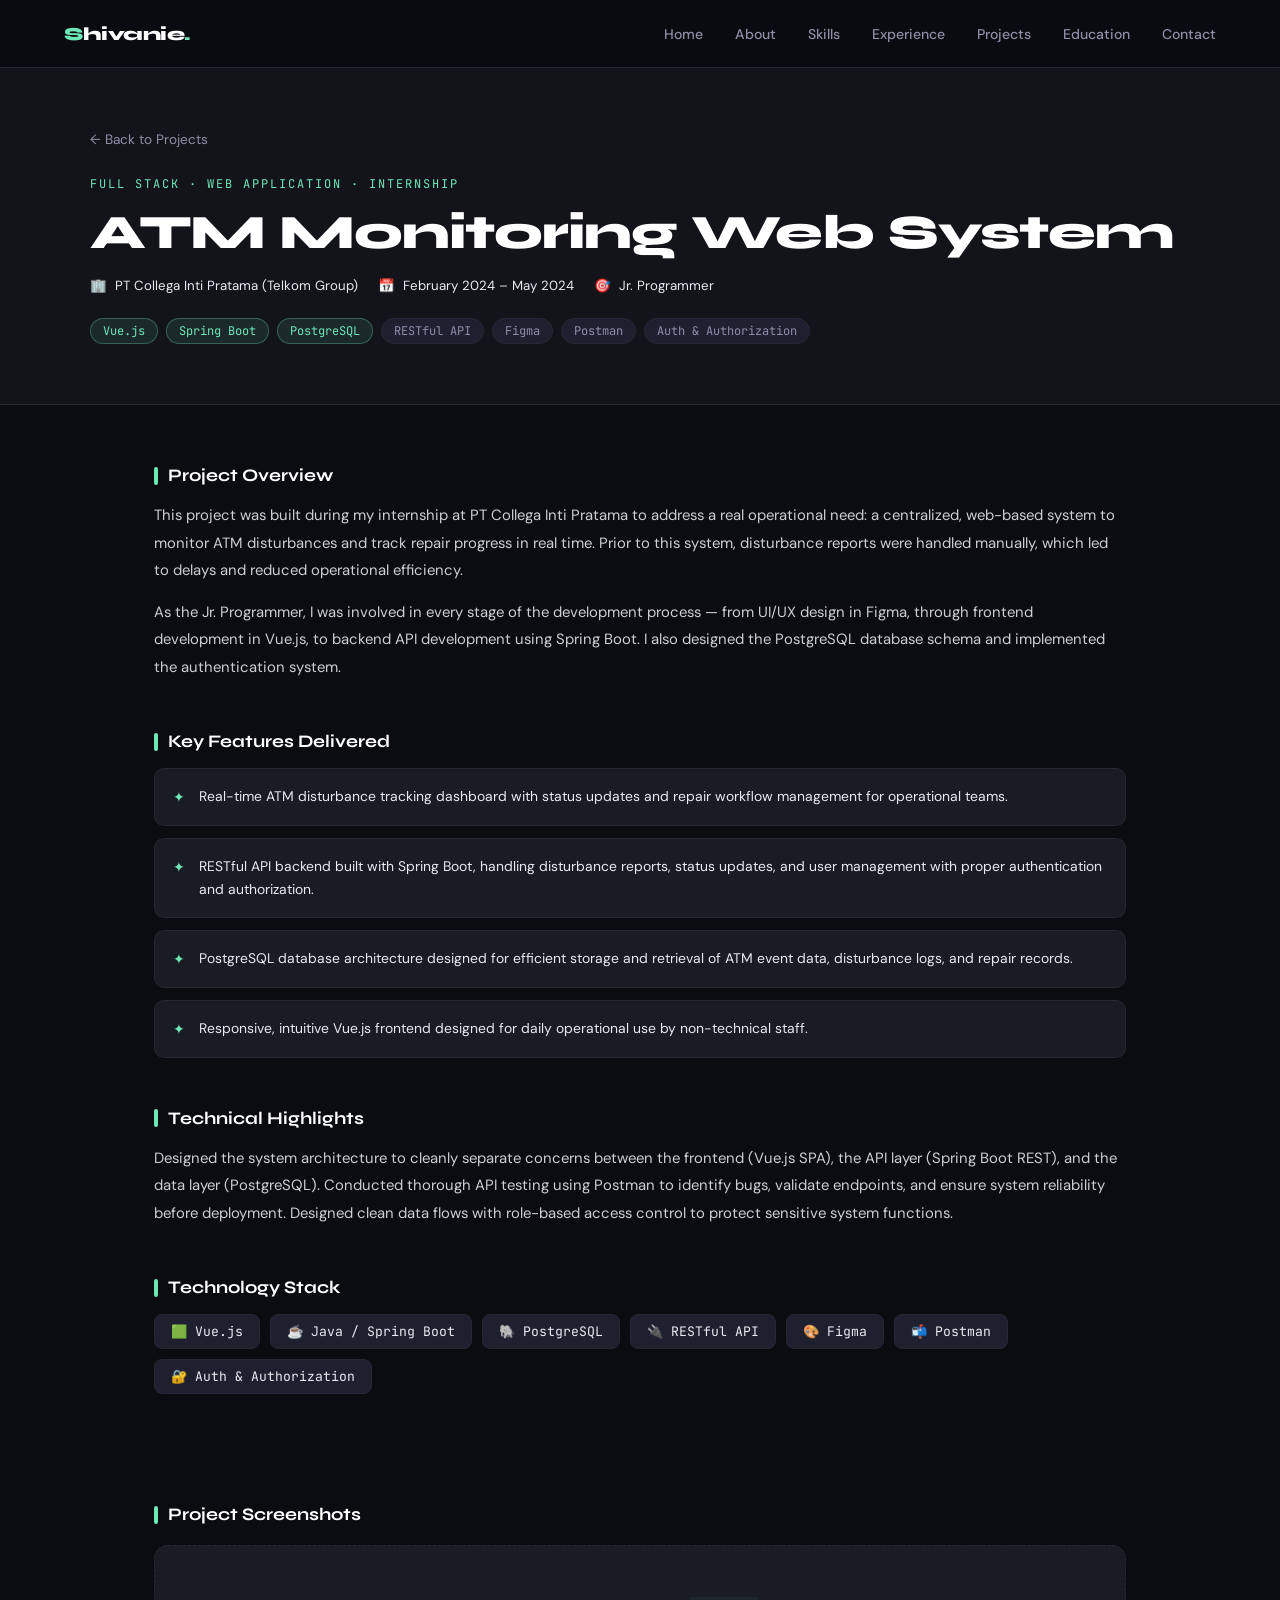
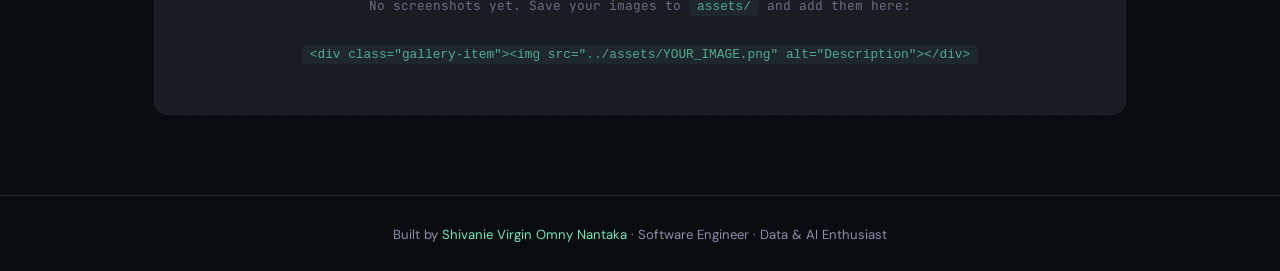
==== projects/atm-monitoring.html @ e86dea52 "My New Portfolio" ====
<!DOCTYPE html>
<html lang="en">
<head>
  <meta charset="UTF-8" />
  <meta name="viewport" content="width=device-width, initial-scale=1.0" />
  <title>ATM Monitoring Web System — Shivanie Portfolio</title>
  <link rel="preconnect" href="https://fonts.googleapis.com">
  <link href="https://fonts.googleapis.com/css2?family=Syne:wght@400;600;700;800&family=DM+Sans:wght@300;400;500&family=JetBrains+Mono:wght@400;500&display=swap" rel="stylesheet">
  <link rel="stylesheet" href="../css/style.css">
</head>
<body>

<!-- NAV -->
<nav>
  <a class="nav-logo" href="../index.html">
    <span>S</span>hivanie<span>.</span>
  </a>
  <ul class="nav-links">
    <li><a href="../index.html">Home</a></li>
    <li><a href="../index.html#about">About</a></li>
    <li><a href="../index.html#skills">Skills</a></li>
    <li><a href="../index.html#experience">Experience</a></li>
    <li><a href="../index.html#projects">Projects</a></li>
    <li><a href="../index.html#education">Education</a></li>
    <li><a href="../index.html#contact">Contact</a></li>
  </ul>
</nav>

<!-- PROJECT DETAIL -->
<div class="detail-page">

  <div class="detail-hero">
    <div class="detail-inner">
      <a class="back-btn" href="../index.html#projects">← Back to Projects</a>
      <div class="detail-type">Full Stack · Web Application · Internship</div>
      <h1 class="detail-title">ATM Monitoring Web System</h1>
      <div class="detail-meta">
        <div class="detail-meta-item">🏢 <span>PT Collega Inti Pratama (Telkom Group)</span></div>
        <div class="detail-meta-item">📅 <span>February 2024 – May 2024</span></div>
        <div class="detail-meta-item">🎯 <span>Jr. Programmer</span></div>
      </div>
      <div class="detail-tags">
        <span class="tag accent">Vue.js</span>
        <span class="tag accent">Spring Boot</span>
        <span class="tag accent">PostgreSQL</span>
        <span class="tag">RESTful API</span>
        <span class="tag">Figma</span>
        <span class="tag">Postman</span>
        <span class="tag">Auth & Authorization</span>
      </div>
    </div>
  </div>

  <div class="detail-body">
    <div class="detail-section">
      <h3>Project Overview</h3>
      <p>This project was built during my internship at PT Collega Inti Pratama to address a real operational need: a centralized, web-based system to monitor ATM disturbances and track repair progress in real time. Prior to this system, disturbance reports were handled manually, which led to delays and reduced operational efficiency.</p>
      <p>As the Jr. Programmer, I was involved in every stage of the development process — from UI/UX design in Figma, through frontend development in Vue.js, to backend API development using Spring Boot. I also designed the PostgreSQL database schema and implemented the authentication system.</p>
    </div>
    <div class="detail-section">
      <h3>Key Features Delivered</h3>
      <ul class="achievement-list">
        <li>Real-time ATM disturbance tracking dashboard with status updates and repair workflow management for operational teams.</li>
        <li>RESTful API backend built with Spring Boot, handling disturbance reports, status updates, and user management with proper authentication and authorization.</li>
        <li>PostgreSQL database architecture designed for efficient storage and retrieval of ATM event data, disturbance logs, and repair records.</li>
        <li>Responsive, intuitive Vue.js frontend designed for daily operational use by non-technical staff.</li>
      </ul>
    </div>
    <div class="detail-section">
      <h3>Technical Highlights</h3>
      <p>Designed the system architecture to cleanly separate concerns between the frontend (Vue.js SPA), the API layer (Spring Boot REST), and the data layer (PostgreSQL). Conducted thorough API testing using Postman to identify bugs, validate endpoints, and ensure system reliability before deployment. Designed clean data flows with role-based access control to protect sensitive system functions.</p>
    </div>
    <div class="detail-section">
      <h3>Technology Stack</h3>
      <div class="tech-stack">
        <span class="tech-chip">🟩 Vue.js</span>
        <span class="tech-chip">☕ Java / Spring Boot</span>
        <span class="tech-chip">🐘 PostgreSQL</span>
        <span class="tech-chip">🔌 RESTful API</span>
        <span class="tech-chip">🎨 Figma</span>
        <span class="tech-chip">📬 Postman</span>
        <span class="tech-chip">🔐 Auth & Authorization</span>
      </div>
    </div>
  </div>

</div><!-- end .detail-page -->

<!-- ===== PHOTO GALLERY =====
     To add screenshots: save your images in the assets/ folder,
     then copy a gallery-item block and update the src and alt.
     Example: <div class="gallery-item"><img src="../assets/atm-monitoring-1.png" alt="Dashboard view"></div>
     You can add as many gallery-item blocks as you want.
================================================== -->
<div class="photo-gallery">
  <h3 class="photo-gallery-title">Project Screenshots</h3>
  <div class="gallery-grid">

    <!-- ADD YOUR IMAGES BELOW — one <div class="gallery-item"> per image -->
    <!-- Example (remove this comment and uncomment the lines below):
    <div class="gallery-item"><img src="../assets/atm-monitoring-1.png" alt="Monitoring dashboard"></div>
    <div class="gallery-item"><img src="../assets/atm-monitoring-2.png" alt="Disturbance report form"></div>
    <div class="gallery-item"><img src="../assets/atm-monitoring-3.png" alt="Repair workflow"></div>
    -->

    <div class="gallery-empty">
      <p>
        No screenshots yet. Save your images to <code>assets/</code> and add them here:<br><br>
        <code>&lt;div class="gallery-item"&gt;&lt;img src="../assets/YOUR_IMAGE.png" alt="Description"&gt;&lt;/div&gt;</code>
      </p>
    </div>

  </div>
</div>

<footer>
  Built by <span>Shivanie Virgin Omny Nantaka</span> · Software Engineer · Data & AI Enthusiast
</footer>

</body>
</html>
---- css/style.css ----
:root {
  --bg: #0b0c10;
  --surface: #13141a;
  --card: #1a1c24;
  --border: #252733;
  --accent: #6ee7b7;
  --accent2: #38bdf8;
  --accent3: #a78bfa;
  --text: #e8eaf0;
  --muted: #8b8fa8;
  --heading: #ffffff;
  --tag-bg: #1e2030;
  --radius: 14px;
  --nav-h: 68px;
}

* { margin: 0; padding: 0; box-sizing: border-box; }

html { scroll-behavior: smooth; }

body {
  font-family: 'DM Sans', sans-serif;
  background: var(--bg);
  color: var(--text);
  min-height: 100vh;
  overflow-x: hidden;
}

/* ========== NAV ========== */
nav {
  position: fixed; top: 0; left: 0; right: 0;
  height: var(--nav-h);
  background: rgba(11,12,16,.88);
  backdrop-filter: blur(18px);
  border-bottom: 1px solid var(--border);
  display: flex; align-items: center;
  padding: 0 5%;
  z-index: 1000;
  justify-content: space-between;
}
.nav-logo {
  font-family: 'Syne', sans-serif;
  font-weight: 800;
  font-size: 1.15rem;
  color: var(--heading);
  cursor: pointer;
  letter-spacing: -.5px;
  text-decoration: none;
}
.nav-logo span { color: var(--accent); }
.nav-links {
  display: flex; gap: 32px; list-style: none;
}
.nav-links a {
  color: var(--muted);
  text-decoration: none;
  font-size: .88rem;
  font-weight: 500;
  transition: color .2s;
  cursor: pointer;
}
.nav-links a:hover { color: var(--accent); }

/* ========== PAGES ========== */
.page { display: none; padding-top: var(--nav-h); min-height: 100vh; }
.page.active { display: block; }

/* ========== HERO ========== */
.hero {
  min-height: calc(100vh - var(--nav-h));
  display: flex; align-items: center;
  padding: 80px 5%;
  position: relative;
  overflow: hidden;
}
.hero::before {
  content: '';
  position: absolute; top: -200px; right: -200px;
  width: 600px; height: 600px;
  border-radius: 50%;
  background: radial-gradient(circle, rgba(110,231,183,.07) 0%, transparent 70%);
  pointer-events: none;
}
.hero::after {
  content: '';
  position: absolute; bottom: -100px; left: 10%;
  width: 400px; height: 400px;
  border-radius: 50%;
  background: radial-gradient(circle, rgba(56,189,248,.05) 0%, transparent 70%);
  pointer-events: none;
}
.hero-inner {
  display: flex;
  gap: 80px;
  align-items: center;
  max-width: 1100px;
  width: 100%;
  margin: 0 auto;
}
.hero-content { flex: 1; }
.hero-badge {
  display: inline-flex; align-items: center; gap: 8px;
  background: rgba(110,231,183,.1);
  border: 1px solid rgba(110,231,183,.25);
  border-radius: 100px;
  padding: 6px 16px;
  font-size: .78rem;
  font-family: 'JetBrains Mono', monospace;
  color: var(--accent);
  margin-bottom: 24px;
  letter-spacing: .5px;
}
.hero-badge::before { content: '⬢'; font-size: .7rem; }
.hero h1 {
  font-family: 'Syne', sans-serif;
  font-size: clamp(2.2rem, 5vw, 3.8rem);
  font-weight: 800;
  color: var(--heading);
  line-height: 1.1;
  margin-bottom: 16px;
  letter-spacing: -1.5px;
}
.hero h1 span { color: var(--accent); }
.hero-subtitle {
  font-size: 1.05rem;
  color: var(--muted);
  margin-bottom: 12px;
  font-family: 'JetBrains Mono', monospace;
  font-size: .9rem;
}
.hero-subtitle span { color: var(--accent2); }
.hero-desc {
  font-size: .98rem;
  line-height: 1.8;
  color: var(--text);
  max-width: 560px;
  margin-bottom: 36px;
  opacity: .85;
}
.hero-ctas { display: flex; gap: 14px; flex-wrap: wrap; }
.btn-primary {
  background: var(--accent);
  color: #0b0c10;
  border: none;
  padding: 12px 28px;
  border-radius: 8px;
  font-weight: 600;
  font-size: .9rem;
  cursor: pointer;
  transition: all .2s;
  font-family: 'DM Sans', sans-serif;
}
.btn-primary:hover { background: #4dd9a1; transform: translateY(-2px); }
.btn-outline {
  background: transparent;
  color: var(--text);
  border: 1px solid var(--border);
  padding: 12px 28px;
  border-radius: 8px;
  font-weight: 500;
  font-size: .9rem;
  cursor: pointer;
  transition: all .2s;
  font-family: 'DM Sans', sans-serif;
}
.btn-outline:hover { border-color: var(--accent); color: var(--accent); transform: translateY(-2px); }

/* Photo circle */
.hero-photo {
  width: 240px; height: 240px;
  border-radius: 50%;
  border: 3px solid var(--border);
  background: var(--card);
  display: flex; align-items: center; justify-content: center;
  flex-shrink: 0;
  position: relative;
  overflow: hidden;
}
.hero-photo::before {
  content: '';
  position: absolute; inset: -3px;
  border-radius: 50%;
  background: conic-gradient(var(--accent), var(--accent2), var(--accent3), var(--accent));
  z-index: -1;
  animation: spin 6s linear infinite;
}
@keyframes spin { to { transform: rotate(360deg); } }
.hero-photo .photo-inner {
  width: 234px; height: 234px;
  border-radius: 50%;
  background: var(--card);
  display: flex; align-items: center; justify-content: center;
  flex-direction: column; gap: 8px;
  position: relative; z-index: 1;
}
.hero-photo .photo-inner svg { opacity: .3; }
.hero-photo .photo-label {
  font-size: .7rem;
  color: var(--muted);
  font-family: 'JetBrains Mono', monospace;
}
.hero-photo img {
  width: 100%; height: 100%;
  object-fit: cover;
  border-radius: 50%;
}

/* Quick stats */
.hero-stats {
  display: flex; gap: 32px; margin-top: 40px; flex-wrap: wrap;
}
.stat-item { text-align: center; }
.stat-num {
  font-family: 'Syne', sans-serif;
  font-size: 1.6rem; font-weight: 800;
  color: var(--accent);
}
.stat-label { font-size: .75rem; color: var(--muted); margin-top: 2px; }

/* ========== SECTION COMMONS ========== */
.section {
  padding: 80px 5%;
  max-width: 1100px;
  margin: 0 auto;
}
.section-tag {
  font-family: 'JetBrains Mono', monospace;
  font-size: .75rem;
  color: var(--accent);
  letter-spacing: 2px;
  text-transform: uppercase;
  margin-bottom: 10px;
  display: flex; align-items: center; gap: 10px;
}
.section-tag::after {
  content: '';
  flex: 1; max-width: 60px;
  height: 1px;
  background: var(--accent);
  opacity: .4;
}
.section-title {
  font-family: 'Syne', sans-serif;
  font-size: clamp(1.6rem, 3vw, 2.4rem);
  font-weight: 800;
  color: var(--heading);
  letter-spacing: -1px;
  margin-bottom: 48px;
}

/* ========== SKILLS ========== */
.skills-grid {
  display: grid;
  grid-template-columns: repeat(auto-fit, minmax(280px, 1fr));
  gap: 20px;
}
.skill-card {
  background: var(--card);
  border: 1px solid var(--border);
  border-radius: var(--radius);
  padding: 24px;
  transition: border-color .2s, transform .2s;
}
.skill-card:hover { border-color: var(--accent); transform: translateY(-3px); }
.skill-card-title {
  font-family: 'Syne', sans-serif;
  font-weight: 700;
  font-size: .9rem;
  color: var(--heading);
  margin-bottom: 14px;
  display: flex; align-items: center; gap: 10px;
}
.skill-icon { font-size: 1.2rem; }
.skill-tags { display: flex; flex-wrap: wrap; gap: 7px; }
.tag {
  background: var(--tag-bg);
  border: 1px solid var(--border);
  color: var(--muted);
  font-size: .75rem;
  padding: 4px 12px;
  border-radius: 100px;
  font-family: 'JetBrains Mono', monospace;
  transition: all .15s;
}
.tag:hover { border-color: var(--accent); color: var(--accent); }
.tag.accent { background: rgba(110,231,183,.1); border-color: rgba(110,231,183,.3); color: var(--accent); }

/* ========== EXPERIENCE ========== */
.timeline { position: relative; }
.timeline::before {
  content: '';
  position: absolute; left: 18px; top: 0; bottom: 0;
  width: 2px;
  background: linear-gradient(to bottom, var(--accent), var(--accent2), transparent);
  opacity: .3;
}
.timeline-item {
  display: flex; gap: 32px;
  padding: 0 0 40px 0;
}
.timeline-dot {
  width: 38px; height: 38px;
  border-radius: 50%;
  background: var(--card);
  border: 2px solid var(--accent);
  flex-shrink: 0;
  display: flex; align-items: center; justify-content: center;
  font-size: .9rem;
  position: relative; z-index: 1;
}
.timeline-content {
  background: var(--card);
  border: 1px solid var(--border);
  border-radius: var(--radius);
  padding: 24px;
  flex: 1;
  transition: border-color .2s;
}
.timeline-content:hover { border-color: var(--accent); }
.timeline-header {
  display: flex; justify-content: space-between;
  align-items: flex-start; gap: 12px; flex-wrap: wrap;
  margin-bottom: 8px;
}
.timeline-role {
  font-family: 'Syne', sans-serif;
  font-weight: 700; font-size: 1rem;
  color: var(--heading);
}
.timeline-date {
  font-family: 'JetBrains Mono', monospace;
  font-size: .75rem; color: var(--accent);
  background: rgba(110,231,183,.08);
  padding: 4px 12px; border-radius: 100px;
  white-space: nowrap;
}
.timeline-company {
  font-size: .85rem; color: var(--accent2);
  margin-bottom: 12px; font-weight: 500;
}
.timeline-desc {
  font-size: .87rem; line-height: 1.75;
  color: var(--muted); margin-bottom: 14px;
}
.timeline-bullets { list-style: none; }
.timeline-bullets li {
  font-size: .84rem; color: var(--text);
  padding: 4px 0 4px 18px;
  position: relative; opacity: .85;
  line-height: 1.6;
}
.timeline-bullets li::before {
  content: '▸';
  position: absolute; left: 0;
  color: var(--accent);
}

/* ========== PROJECTS ========== */
.projects-grid {
  display: grid;
  grid-template-columns: repeat(auto-fill, minmax(320px, 1fr));
  gap: 24px;
}
.project-card {
  background: var(--card);
  border: 1px solid var(--border);
  border-radius: var(--radius);
  overflow: hidden;
  cursor: pointer;
  transition: transform .25s, border-color .25s, box-shadow .25s;
}
.project-card:hover {
  transform: translateY(-6px);
  border-color: var(--accent);
  box-shadow: 0 12px 40px rgba(110,231,183,.1);
}
.project-banner {
  height: 160px;
  display: flex; align-items: center; justify-content: center;
  font-size: 3rem;
  position: relative;
  overflow: hidden;
}
.project-banner::after {
  content: '';
  position: absolute; inset: 0;
  background: linear-gradient(to bottom, transparent 40%, var(--card));
}
.project-body { padding: 20px; }
.project-type {
  font-family: 'JetBrains Mono', monospace;
  font-size: .7rem; color: var(--accent);
  text-transform: uppercase; letter-spacing: 1.5px;
  margin-bottom: 8px;
}
.project-title {
  font-family: 'Syne', sans-serif;
  font-weight: 700; font-size: 1.1rem;
  color: var(--heading); margin-bottom: 10px;
}
.project-desc {
  font-size: .84rem; color: var(--muted);
  line-height: 1.65; margin-bottom: 16px;
}
.project-tags { display: flex; flex-wrap: wrap; gap: 6px; margin-bottom: 16px; }
.project-footer {
  display: flex; align-items: center;
  justify-content: space-between;
  border-top: 1px solid var(--border);
  padding-top: 14px;
}
.project-date {
  font-size: .75rem; color: var(--muted);
  font-family: 'JetBrains Mono', monospace;
}
.project-arrow {
  width: 32px; height: 32px;
  background: rgba(110,231,183,.1);
  border-radius: 8px;
  display: flex; align-items: center; justify-content: center;
  color: var(--accent); font-size: 1rem;
  transition: background .2s;
}
.project-card:hover .project-arrow { background: var(--accent); color: #0b0c10; }

/* ========== ABOUT ========== */
.about-grid {
  display: grid;
  grid-template-columns: 1.2fr 1fr;
  gap: 60px; align-items: start;
}
.about-text p {
  font-size: .95rem; line-height: 1.85;
  color: var(--text); margin-bottom: 18px; opacity: .9;
}
.about-photo-wrap {
  display: flex; flex-direction: column; gap: 20px;
}
.about-photo {
  width: 100%; aspect-ratio: 1;
  border-radius: var(--radius);
  background: var(--card);
  border: 1px solid var(--border);
  display: flex; align-items: center; justify-content: center;
  flex-direction: column; gap: 10px;
  overflow: hidden;
}
.about-photo-label {
  font-size: .72rem; color: var(--muted);
  font-family: 'JetBrains Mono', monospace;
}
.info-cards { display: grid; grid-template-columns: 1fr 1fr; gap: 12px; }
.info-card {
  background: var(--card);
  border: 1px solid var(--border);
  border-radius: 10px;
  padding: 16px;
}
.info-card-label { font-size: .72rem; color: var(--muted); margin-bottom: 4px; }
.info-card-value { font-size: .85rem; color: var(--heading); font-weight: 500; }

/* ========== EDUCATION & CERTS ========== */
.edu-grid { display: grid; grid-template-columns: 1fr 1fr; gap: 24px; }
.edu-card {
  background: var(--card);
  border: 1px solid var(--border);
  border-radius: var(--radius);
  padding: 28px;
  transition: border-color .2s;
}
.edu-card:hover { border-color: var(--accent2); }
.edu-icon { font-size: 2rem; margin-bottom: 16px; }
.edu-degree {
  font-family: 'Syne', sans-serif;
  font-weight: 700; font-size: 1.1rem;
  color: var(--heading); margin-bottom: 6px;
}
.edu-school { font-size: .88rem; color: var(--accent2); margin-bottom: 8px; }
.edu-meta { font-size: .8rem; color: var(--muted); font-family: 'JetBrains Mono', monospace; }
.gpa-badge {
  display: inline-block;
  margin-top: 10px;
  background: rgba(56,189,248,.1);
  border: 1px solid rgba(56,189,248,.25);
  color: var(--accent2);
  font-size: .8rem;
  padding: 4px 14px;
  border-radius: 100px;
  font-family: 'JetBrains Mono', monospace;
}

/* ========== CONTACT ========== */
.contact-grid {
  display: grid; grid-template-columns: 1fr 1fr; gap: 60px;
}
.contact-info { display: flex; flex-direction: column; gap: 20px; }
.contact-item {
  display: flex; align-items: center; gap: 16px;
  background: var(--card);
  border: 1px solid var(--border);
  border-radius: var(--radius);
  padding: 18px 22px;
  transition: border-color .2s;
}
.contact-item:hover { border-color: var(--accent); }
.contact-icon {
  width: 42px; height: 42px;
  background: rgba(110,231,183,.08);
  border-radius: 10px;
  display: flex; align-items: center; justify-content: center;
  font-size: 1.1rem; flex-shrink: 0;
}
.contact-label { font-size: .75rem; color: var(--muted); margin-bottom: 3px; }
.contact-value { font-size: .9rem; color: var(--heading); font-weight: 500; }
.contact-side p {
  font-size: .95rem; line-height: 1.8; color: var(--muted);
  margin-bottom: 28px;
}
.strength-list { display: flex; flex-wrap: wrap; gap: 10px; }
.strength-chip {
  background: rgba(167,139,250,.08);
  border: 1px solid rgba(167,139,250,.2);
  color: var(--accent3);
  padding: 7px 16px; border-radius: 100px;
  font-size: .8rem;
}

/* ========== PROJECT DETAIL PAGE ========== */
.detail-page { padding-top: var(--nav-h); min-height: 100vh; }
.detail-hero {
  background: var(--surface);
  border-bottom: 1px solid var(--border);
  padding: 60px 5%;
}
.detail-inner { max-width: 1100px; margin: 0 auto; }
.back-btn {
  display: inline-flex; align-items: center; gap: 8px;
  color: var(--muted); font-size: .85rem;
  cursor: pointer; margin-bottom: 28px;
  transition: color .2s;
  background: none; border: none;
  font-family: 'DM Sans', sans-serif;
  text-decoration: none;
}
.back-btn:hover { color: var(--accent); }
.detail-type {
  font-family: 'JetBrains Mono', monospace;
  font-size: .75rem; color: var(--accent);
  text-transform: uppercase; letter-spacing: 2px;
  margin-bottom: 12px;
}
.detail-title {
  font-family: 'Syne', sans-serif;
  font-size: clamp(1.8rem, 4vw, 3rem);
  font-weight: 800; color: var(--heading);
  letter-spacing: -1px; margin-bottom: 16px;
}
.detail-meta {
  display: flex; gap: 20px; flex-wrap: wrap;
  margin-bottom: 24px;
}
.detail-meta-item {
  display: flex; align-items: center; gap: 8px;
  font-size: .83rem; color: var(--muted);
}
.detail-meta-item span { color: var(--text); }
.detail-tags { display: flex; flex-wrap: wrap; gap: 8px; }
.detail-body {
  max-width: 1100px; margin: 0 auto;
  padding: 60px 5%;
}
.detail-section { margin-bottom: 50px; }
.detail-section h3 {
  font-family: 'Syne', sans-serif;
  font-weight: 700; font-size: 1.1rem;
  color: var(--heading); margin-bottom: 16px;
  display: flex; align-items: center; gap: 10px;
}
.detail-section h3::before {
  content: '';
  width: 4px; height: 18px;
  background: var(--accent); border-radius: 2px;
}
.detail-section p {
  font-size: .93rem; line-height: 1.85;
  color: var(--text); opacity: .88; margin-bottom: 14px;
}
.achievement-list { list-style: none; display: flex; flex-direction: column; gap: 12px; }
.achievement-list li {
  display: flex; gap: 14px; align-items: flex-start;
  background: var(--card);
  border: 1px solid var(--border);
  border-radius: 10px;
  padding: 16px 18px;
  font-size: .87rem; line-height: 1.65; color: var(--text);
}
.achievement-list li::before {
  content: '✦';
  color: var(--accent); flex-shrink: 0;
  margin-top: 1px;
}
.metric-grid {
  display: grid; grid-template-columns: repeat(auto-fit, minmax(150px, 1fr));
  gap: 16px; margin-top: 20px;
}
.metric-card {
  background: var(--card);
  border: 1px solid var(--border);
  border-radius: 12px; padding: 20px;
  text-align: center;
}
.metric-num {
  font-family: 'Syne', sans-serif;
  font-size: 1.8rem; font-weight: 800;
  color: var(--accent); margin-bottom: 6px;
}
.metric-label { font-size: .78rem; color: var(--muted); }
.tech-stack {
  display: flex; flex-wrap: wrap; gap: 10px;
}
.tech-chip {
  background: var(--tag-bg);
  border: 1px solid var(--border);
  color: var(--text);
  padding: 8px 16px; border-radius: 8px;
  font-size: .82rem;
  font-family: 'JetBrains Mono', monospace;
  display: flex; align-items: center; gap: 6px;
}

/* ========== PHOTO GALLERY (project pages) ========== */
.photo-gallery {
  max-width: 1100px;
  margin: 0 auto;
  padding: 0 5% 80px;
}
.photo-gallery-title {
  font-family: 'Syne', sans-serif;
  font-weight: 700; font-size: 1.1rem;
  color: var(--heading); margin-bottom: 20px;
  display: flex; align-items: center; gap: 10px;
}
.photo-gallery-title::before {
  content: '';
  width: 4px; height: 18px;
  background: var(--accent); border-radius: 2px;
  flex-shrink: 0;
}
.gallery-grid {
  display: grid;
  grid-template-columns: repeat(auto-fill, minmax(300px, 1fr));
  gap: 16px;
}
.gallery-item {
  border-radius: var(--radius);
  overflow: hidden;
  border: 1px solid var(--border);
  background: var(--card);
  aspect-ratio: 16 / 10;
  transition: border-color .2s, transform .2s;
}
.gallery-item:hover {
  border-color: var(--accent);
  transform: translateY(-3px);
}
.gallery-item img {
  width: 100%;
  height: 100%;
  object-fit: cover;
  display: block;
  transition: transform .3s;
}
.gallery-item img:hover { transform: scale(1.04); }
.gallery-empty {
  grid-column: 1 / -1;
  background: var(--card);
  border: 1px dashed var(--border);
  border-radius: var(--radius);
  padding: 48px 32px;
  text-align: center;
  color: var(--muted);
}
.gallery-empty p {
  font-family: 'JetBrains Mono', monospace;
  font-size: .8rem;
  line-height: 1.8;
  opacity: .7;
}
.gallery-empty code {
  color: var(--accent);
  background: rgba(110,231,183,.08);
  padding: 2px 8px;
  border-radius: 4px;
}

/* ========== FOOTER ========== */
footer {
  border-top: 1px solid var(--border);
  padding: 30px 5%;
  text-align: center;
  font-size: .82rem; color: var(--muted);
}
footer span { color: var(--accent); }

/* ========== RESPONSIVE ========== */
@media (max-width: 768px) {
  .hero-inner { flex-direction: column-reverse; gap: 40px; }
  .hero-photo { width: 160px; height: 160px; }
  .hero-photo .photo-inner { width: 154px; height: 154px; }
  .about-grid { grid-template-columns: 1fr; }
  .edu-grid { grid-template-columns: 1fr; }
  .contact-grid { grid-template-columns: 1fr; }
  .nav-links { display: none; }
  .hero-stats { gap: 20px; }
  .projects-grid { grid-template-columns: 1fr; }
  .gallery-grid { grid-template-columns: 1fr; }
}

/* ========== ANIMATIONS ========== */
@keyframes fadeUp {
  from { opacity: 0; transform: translateY(24px); }
  to { opacity: 1; transform: translateY(0); }
}
.page.active .hero-content,
.page.active .hero-photo { animation: fadeUp .6s ease both; }
.page.active .hero-photo { animation-delay: .15s; }

.section-divider {
  height: 1px;
  background: linear-gradient(to right, transparent, var(--border), transparent);
  margin: 0 5%;
}
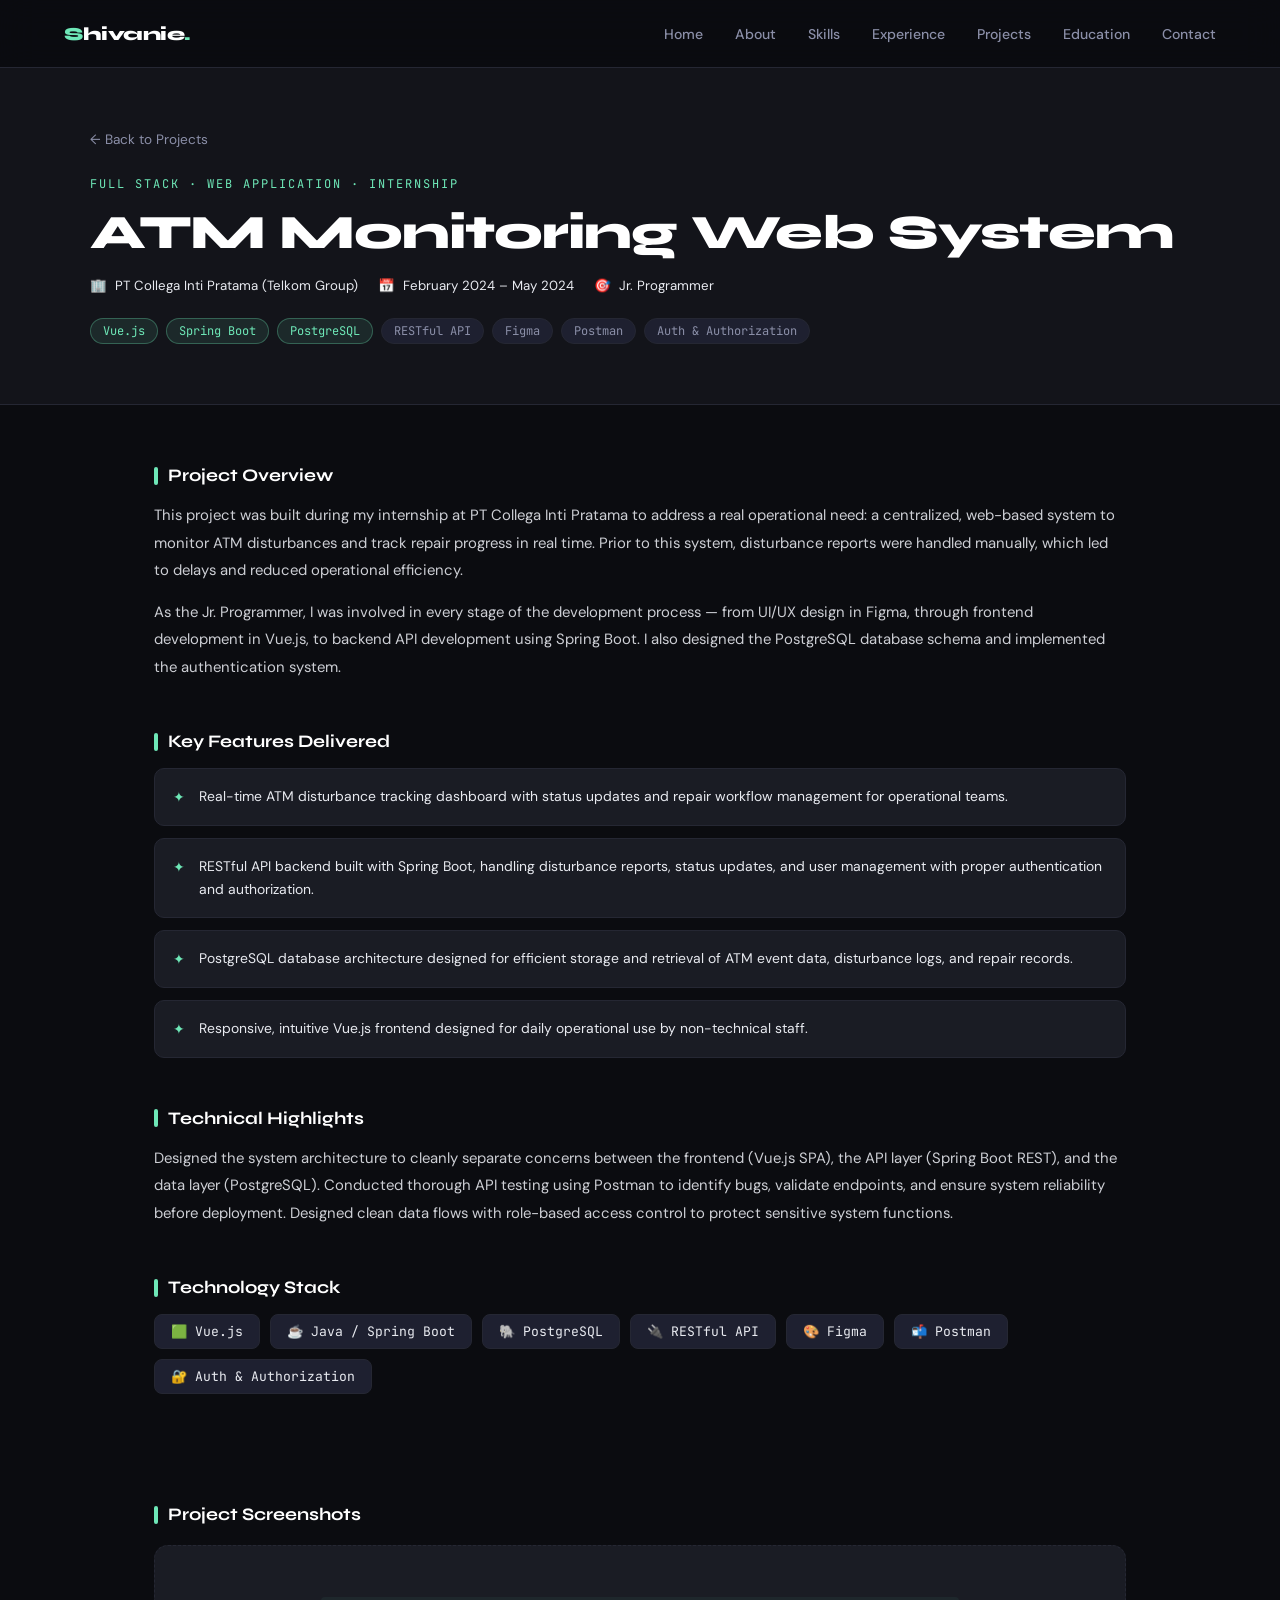
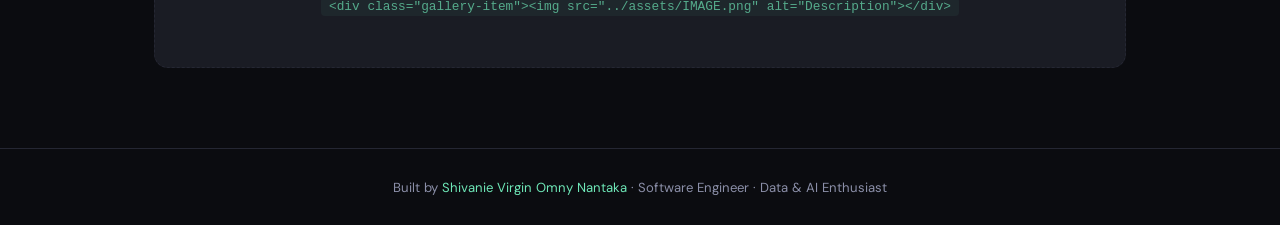
==== commit 209d8e39: "update the picture" ====
--- a/projects/atm-monitoring.html
+++ b/projects/atm-monitoring.html
@@ -105,8 +105,7 @@
 
     <div class="gallery-empty">
       <p>
-        No screenshots yet. Save your images to <code>assets/</code> and add them here:<br><br>
-        <code>&lt;div class="gallery-item"&gt;&lt;img src="../assets/YOUR_IMAGE.png" alt="Description"&gt;&lt;/div&gt;</code>
+        <code>&lt;div class="gallery-item"&gt;&lt;img src="../assets/IMAGE.png" alt="Description"&gt;&lt;/div&gt;</code>
       </p>
     </div>
 
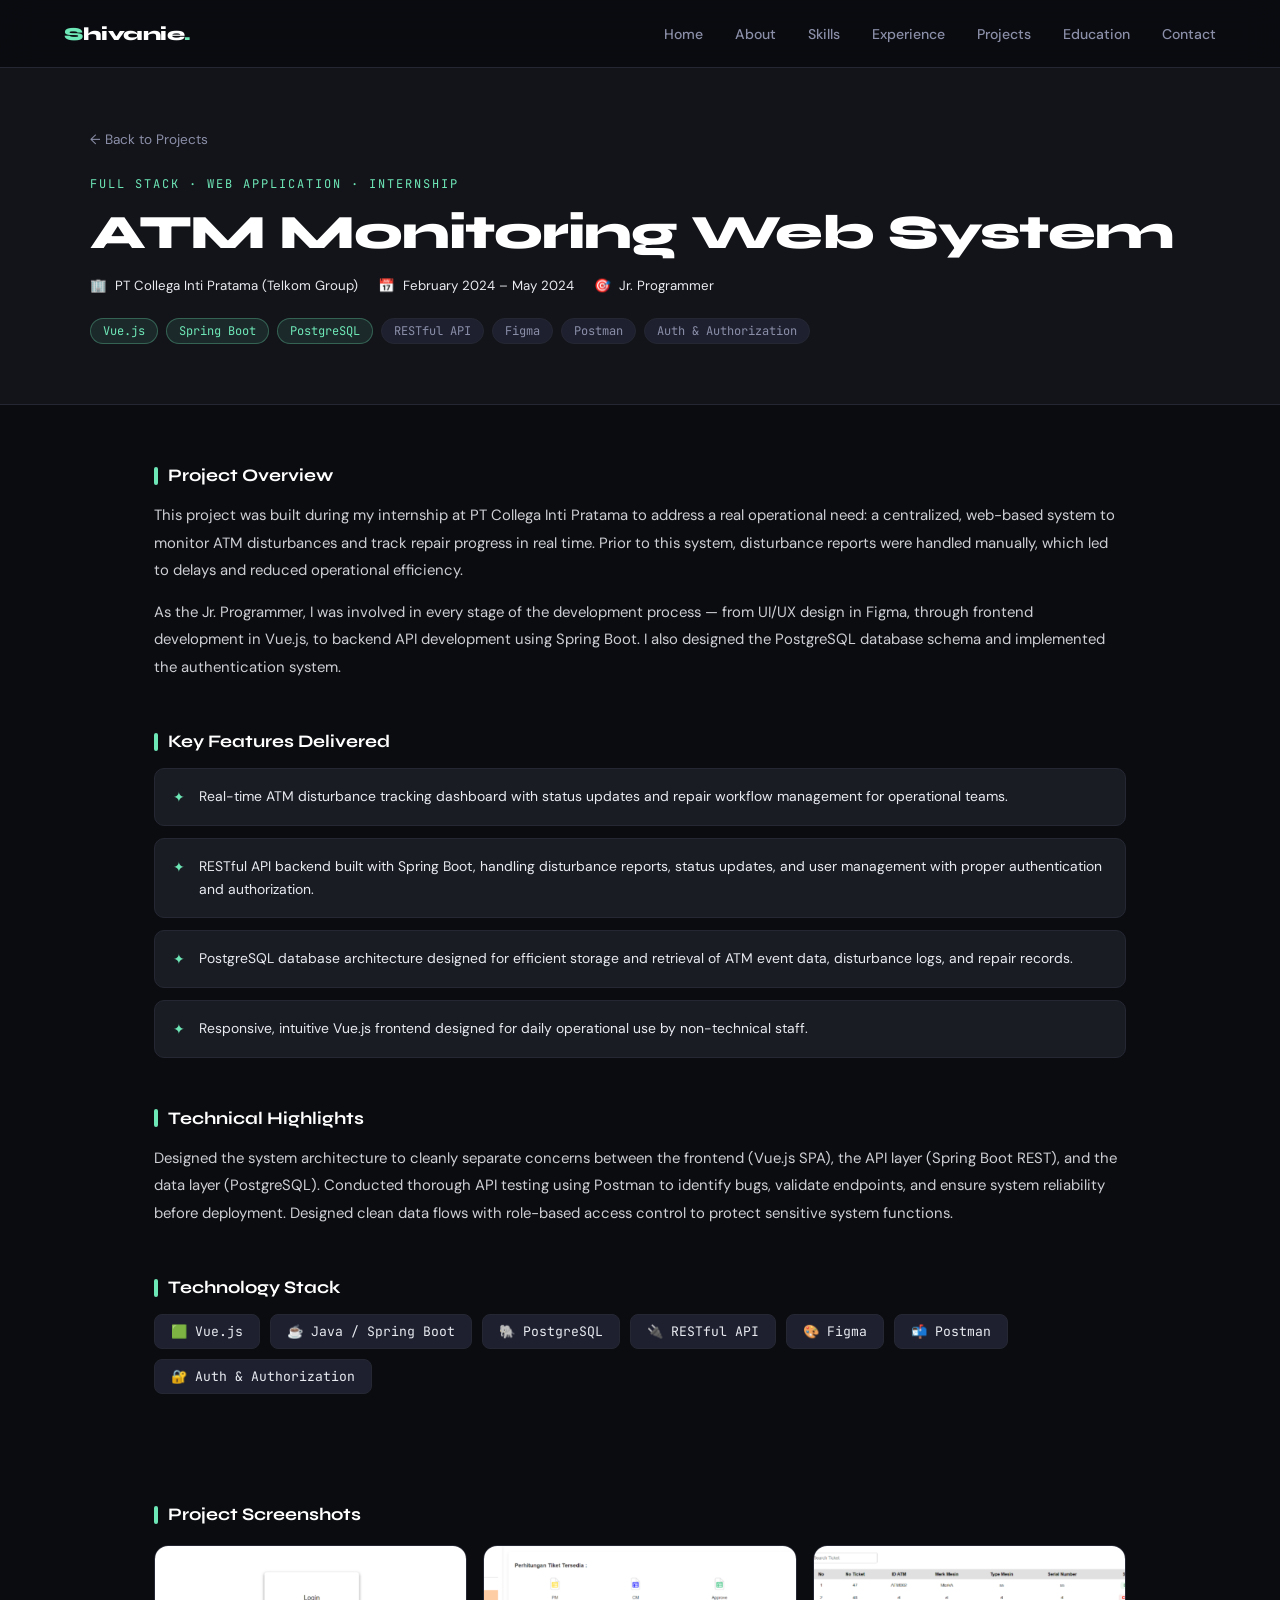
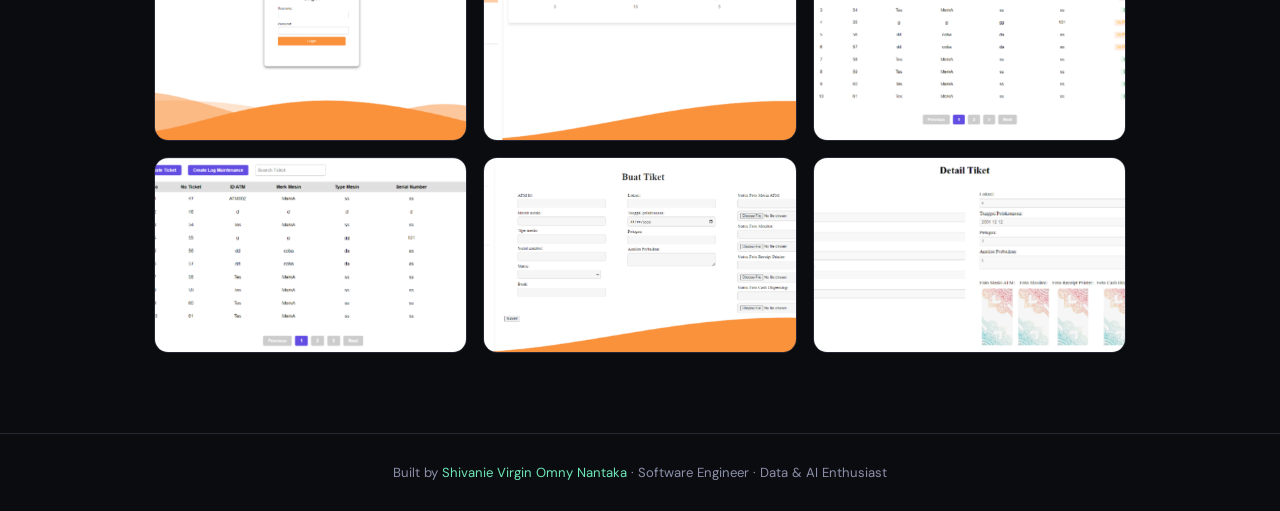
==== commit e89cfedd: "update portfolio" ====
--- a/projects/atm-monitoring.html
+++ b/projects/atm-monitoring.html
@@ -103,12 +103,12 @@
     <div class="gallery-item"><img src="../assets/atm-monitoring-3.png" alt="Repair workflow"></div>
     -->
 
-    <div class="gallery-empty">
-      <p>
-        <code>&lt;div class="gallery-item"&gt;&lt;img src="../assets/IMAGE.png" alt="Description"&gt;&lt;/div&gt;</code>
-      </p>
-    </div>
-
+    <div class="gallery-item"><img src="../assets/emon.png" alt="ATM Dashboard"></div>
+    <div class="gallery-item"><img src="../assets/emon1.png" alt="ATM Dashboard"></div>
+    <div class="gallery-item"><img src="../assets/emon2.png" alt="ATM Dashboard"></div>
+    <div class="gallery-item"><img src="../assets/emon3.png" alt="ATM Dashboard"></div>
+    <div class="gallery-item"><img src="../assets/emon4.png" alt="ATM Dashboard"></div>
+    <div class="gallery-item"><img src="../assets/emon5.png" alt="ATM Dashboard"></div>
   </div>
 </div>
 
